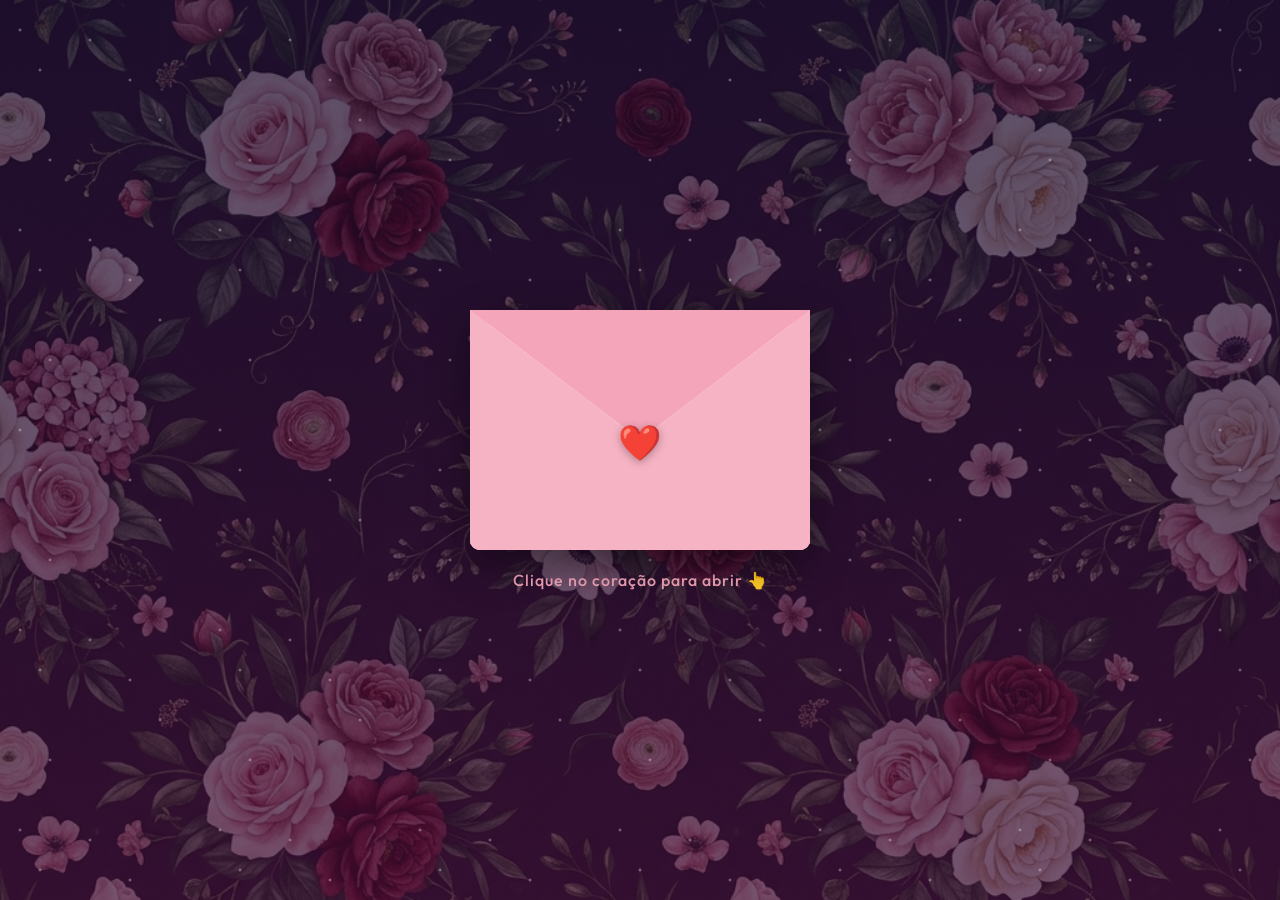
==== index.html @ 5e463659 "🎯 centraliza o cartão no meio da página" ====
<!DOCTYPE html>
<html lang="pt-BR">

<head>
    <meta charset="UTF-8">
    <meta name="viewport" content="width=device-width, initial-scale=1.0">
    <title>1 Ano de Namoro - Para Ana Beatriz</title>
    <link rel="preconnect" href="https://fonts.googleapis.com">
    <link rel="preconnect" href="https://fonts.gstatic.com" crossorigin>
    <link
        href="https://fonts.googleapis.com/css2?family=Dancing+Script:wght@600;700&family=Outfit:wght@300;400;500&display=swap"
        rel="stylesheet">
    <link rel="stylesheet" href="style.css">
</head>

<body>
    <div class="stars"></div>

    <div class="container">
        <div class="envelope-wrapper">
            <div class="envelope">
                <div class="front flap"></div>
                <div class="heart-seal" onclick="openEnvelope()">❤️</div>
                <div class="front pocket"></div>
                <div class="letter">
                    <div class="letter-content">
                        <h1>Para o meu eterno amor</h1>
                        <p class="salutation">Ana Beatriz,</p>

                        <p>Hoje celebramos 1 ano de uma história que Deus escreveu com as próprias mãos… e, quanto mais
                            eu penso, mais tenho certeza de que tudo foi desenhado no tempo perfeito. Quem diria que
                            aquela primeira mensagem seria o começo de algo tão lindo e tão nosso?</p>

                        <p>Quero te agradecer por ser essa mulher incrível, por iluminar os meus dias e por fazer de mim
                            o homem mais feliz do mundo. Ter você ao meu lado é mais do que uma vitória — é um presente
                            que eu valorizo todos os dias. Você é a mulher que eu pedi em minhas orações, o sonho que
                            Deus decidiu tornar real na minha vida.</p>

                        <p>Saiba que, independentemente do que vier, eu estarei aqui. Sempre. Porque o meu lugar é ao
                            seu lado, cuidando de você, te amando e construindo, dia após dia, a nossa história. 💛</p>

                        <p class="closing">Te amo demais, meu amorzinho!</p>

                        <div class="photo-gallery">
                            <video src="1000459718%20(1).mp4" autoplay loop muted playsinline controls style="display:block"></video>
                            <img src="1000459719.jpg" alt="Nossa nova foto" onerror="this.style.display='none'">
                            <img src="1000458422.jpg" alt="Nossa foto" onerror="this.style.display='none'">
                            <img src="1000458421.jpg" alt="Nossa foto" onerror="this.style.display='none'">
                            <img src="WhatsApp%20Image%202026-04-22%20at%2011.51.21.jpeg" alt="Nossa foto" onerror="this.style.display='none'">
                            <img src="WhatsApp%20Image%202026-04-22%20at%2011.51.19.jpeg" alt="Nossa foto" onerror="this.style.display='none'">
                            <img src="WhatsApp%20Image%202026-04-21%20at%2020.01.40%20(1).jpeg" alt="Nossa foto" onerror="this.style.display='none'">
                            <img src="WhatsApp%20Image%202026-04-21%20at%2020.01.39%20(1).jpeg" alt="Nossa foto" onerror="this.style.display='none'">
                            <img src="WhatsApp%20Image%202026-04-21%20at%2020.01.39.jpeg" alt="Nossa foto" onerror="this.style.display='none'">
                        </div>

                        <div class="music-player">
                            <p class="music-note">Nossa música Ed Sheeran - Fotografia 🎵</p>
                            <iframe style="border-radius:12px"
                                src="https://open.spotify.com/embed/track/1HNkqx9Ahdgi1Ixy2xkKkL?utm_source=generator&theme=0"
                                width="100%" height="80" frameBorder="0" allowfullscreen=""
                                allow="autoplay; clipboard-write; encrypted-media; fullscreen; picture-in-picture"
                                loading="lazy"></iframe>
                        </div>
                    </div>
                </div>
                <div class="hearts">
                    <div class="heart a1"></div>
                    <div class="heart a2"></div>
                    <div class="heart a3"></div>
                </div>
            </div>
        </div>
        <p
            style="font-family: 'Outfit', sans-serif; color: #f4a5b9; font-weight: 500; letter-spacing: 1px; text-align: center;">
            Clique no coração para abrir 👆</p>
    </div>

    <iframe id="bg-music" width="0" height="0" src="https://www.youtube.com/embed/nSDgHBxUbVQ?enablejsapi=1&autoplay=0" frameborder="0" allow="autoplay" style="display:none;"></iframe>
    <script>
        function openEnvelope() {
            const envelopeWrapper = document.querySelector('.envelope-wrapper');
            const isOpening = !envelopeWrapper.classList.contains('flap-open');
            envelopeWrapper.classList.toggle('flap-open');
            
            const iframe = document.getElementById('bg-music');
            if (iframe && iframe.contentWindow) {
                if (isOpening) {
                    iframe.contentWindow.postMessage('{"event":"command","func":"playVideo","args":""}', '*');
                } else {
                    iframe.contentWindow.postMessage('{"event":"command","func":"pauseVideo","args":""}', '*');
                }
            }
        }
    </script>
</body>

</html>
---- style.css ----
:root {
    --primary: #d6336c;
    --primary-dark: #a61e4d;
    --envelope-color: #f8c9d4;
    --envelope-flap: #f4a5b9;
    --letter-bg: #fffbfb;
    --text-color: #495057;
    --bg-color: #1a0b2e;
}

* {
    margin: 0;
    padding: 0;
    box-sizing: border-box;
}

body {
    background: linear-gradient(rgba(26, 11, 46, 0.7), rgba(58, 13, 53, 0.7)), url('flower_bg.png');
    background-size: cover;
    background-position: center;
    background-attachment: fixed;
    min-height: 100vh;
    height: 100vh;
    font-family: 'Outfit', sans-serif;
    color: var(--text-color);
    display: flex;
    justify-content: center;
    align-items: center;
    overflow-x: hidden;
    position: relative;
}

/* Starry background */
.stars {
    position: fixed;
    top: 0;
    left: 0;
    width: 100%;
    height: 100%;
    pointer-events: none;
    background-image: 
        radial-gradient(2px 2px at 20px 30px, #ffffff, rgba(0,0,0,0)),
        radial-gradient(2px 2px at 40px 70px, #ffffff, rgba(0,0,0,0)),
        radial-gradient(2px 2px at 50px 160px, #ffffff, rgba(0,0,0,0)),
        radial-gradient(2px 2px at 90px 40px, #ffffff, rgba(0,0,0,0)),
        radial-gradient(2px 2px at 130px 80px, #ffffff, rgba(0,0,0,0)),
        radial-gradient(2px 2px at 160px 120px, #ffffff, rgba(0,0,0,0));
    background-repeat: repeat;
    background-size: 200px 200px;
    animation: twinkle 5s infinite;
    opacity: 0.5;
}

@keyframes twinkle {
    0% { opacity: 0.3; }
    50% { opacity: 0.7; }
    100% { opacity: 0.3; }
}

.container {
    display: flex;
    flex-direction: column;
    align-items: center;
    justify-content: center;
    gap: 20px;
    z-index: 10;
    padding: 20px;
    margin: auto;
}

/* Envelope Container */
.envelope-wrapper {
    position: relative;
    width: 340px;
    height: 240px;
    transition: all 0.5s ease-in-out;
}

.envelope {
    position: relative;
    width: 100%;
    height: 100%;
    background: var(--envelope-color);
    border-radius: 0 0 10px 10px;
    box-shadow: 0 15px 40px rgba(0,0,0,0.4);
}

.envelope::before {
    content: '';
    position: absolute;
    top: 0;
    left: 0;
    width: 100%;
    height: 100%;
    background: var(--envelope-color);
    border-radius: 10px;
    z-index: 1;
}

.front {
    position: absolute;
    width: 0;
    height: 0;
    z-index: 4;
}

.flap {
    border-top: 130px solid var(--envelope-flap);
    border-left: 170px solid transparent;
    border-right: 170px solid transparent;
    border-bottom: 0 solid transparent;
    transform-origin: top;
    transition: transform 0.6s 0.2s ease, z-index 0.2s;
    top: 0;
    z-index: 5;
}

.pocket {
    border-bottom: 130px solid #f29cb1;
    border-left: 170px solid transparent;
    border-right: 170px solid transparent;
    bottom: 0;
    border-radius: 0 0 10px 10px;
    z-index: 4;
}

.heart-seal {
    position: absolute;
    top: 110px;
    left: 50%;
    transform: translateX(-50%);
    font-size: 35px;
    z-index: 6;
    cursor: pointer;
    transition: all 0.3s ease;
    animation: pulse 1.5s infinite;
    filter: drop-shadow(0 2px 4px rgba(0,0,0,0.3));
}

.heart-seal:hover {
    transform: translateX(-50%) scale(1.2);
}

@keyframes pulse {
    0% { transform: translateX(-50%) scale(1); }
    50% { transform: translateX(-50%) scale(1.15); }
    100% { transform: translateX(-50%) scale(1); }
}

.envelope::after {
    content: '';
    position: absolute;
    bottom: 0;
    left: 0;
    width: 0;
    height: 0;
    border-left: 170px solid #f6b3c4;
    border-top: 130px solid transparent;
    border-bottom: 110px solid #f6b3c4;
    border-radius: 0 0 0 10px;
    z-index: 4;
}

.envelope > .hearts {
    position: absolute;
    right: 0;
    bottom: 0;
    width: 0;
    height: 0;
    border-right: 170px solid #f6b3c4;
    border-top: 130px solid transparent;
    border-bottom: 110px solid #f6b3c4;
    border-radius: 0 0 10px 0;
    z-index: 4;
}

/* Letter Content */
.letter {
    position: absolute;
    top: 5px;
    left: 5%;
    width: 90%;
    height: 220px;
    background: var(--letter-bg);
    border-radius: 8px;
    z-index: 2;
    transition: all 0.8s ease;
    box-shadow: 0 2px 10px rgba(0,0,0,0.1);
    overflow: hidden;
}

.letter-content {
    padding: 25px;
    height: 100%;
    overflow-y: auto;
    scrollbar-width: thin;
    scrollbar-color: var(--primary) transparent;
    opacity: 0;
    transition: opacity 0.5s ease;
    display: flex;
    flex-direction: column;
    gap: 12px;
}

.letter-content::-webkit-scrollbar {
    width: 4px;
}
.letter-content::-webkit-scrollbar-thumb {
    background-color: var(--primary);
    border-radius: 10px;
}

.letter-content h1 {
    font-family: 'Dancing Script', cursive;
    color: var(--primary-dark);
    font-size: 28px;
    text-align: center;
    margin-bottom: 5px;
}

.salutation {
    font-family: 'Dancing Script', cursive;
    font-size: 24px;
    color: var(--primary);
    font-weight: bold;
}

.letter-content p {
    font-size: 14px;
    line-height: 1.6;
    text-align: justify;
}

.closing {
    font-family: 'Dancing Script', cursive;
    font-size: 22px;
    color: var(--primary);
    text-align: right;
    margin-top: 10px;
    font-weight: bold;
}

/* Photo Gallery */
.photo-gallery {
    display: grid;
    grid-template-columns: repeat(2, 1fr);
    gap: 10px;
    margin: 15px 0;
}

.photo-gallery img,
.photo-gallery video {
    width: 100%;
    height: 120px;
    object-fit: cover;
    border-radius: 8px;
    border: 2px solid var(--envelope-color);
    box-shadow: 0 2px 8px rgba(0,0,0,0.1);
    transition: transform 0.3s ease;
}

.photo-gallery img:hover,
.photo-gallery video:hover {
    transform: scale(1.05);
}

/* Music Player */
.music-player {
    margin-top: 20px;
    background: rgba(255, 235, 240, 0.7);
    padding: 10px;
    border-radius: 10px;
    border: 1px dashed var(--primary);
}

.music-note {
    font-size: 12px !important;
    text-align: center !important;
    color: var(--primary-dark) !important;
    font-weight: 500;
    margin-bottom: 8px;
    text-transform: uppercase;
    letter-spacing: 1px;
}

/* Animations */
.flap-open .flap {
    transform: rotateX(180deg);
    z-index: 1;
}

.flap-open .heart-seal {
    opacity: 0;
    pointer-events: none;
    transition: opacity 0.2s;
}

.flap-open .letter {
    top: -300px;
    height: 520px;
    z-index: 3;
}

@media (max-width: 400px) {
    .flap-open .letter {
        top: -350px;
        height: 550px;
    }
}

.flap-open .letter-content {
    opacity: 1;
    transition-delay: 0.5s;
}

/* Button */
.open-btn {
    background: var(--primary);
    color: white;
    border: none;
    padding: 12px 30px;
    border-radius: 30px;
    font-family: 'Outfit', sans-serif;
    font-size: 16px;
    font-weight: 500;
    cursor: pointer;
    box-shadow: 0 4px 15px rgba(214, 51, 108, 0.4);
    transition: all 0.3s ease;
    text-transform: uppercase;
    letter-spacing: 1px;
}

.open-btn:hover {
    background: var(--primary-dark);
    transform: translateY(-2px);
    box-shadow: 0 6px 20px rgba(214, 51, 108, 0.6);
}

/* Floating Hearts */
.heart {
    position: absolute;
    background: url('data:image/svg+xml;utf8,<svg xmlns="http://www.w3.org/2000/svg" viewBox="0 0 24 24" fill="%23d6336c"><path d="M12 21.35l-1.45-1.32C5.4 15.36 2 12.28 2 8.5 2 5.42 4.42 3 7.5 3c1.74 0 3.41.81 4.5 2.09C13.09 3.81 14.76 3 16.5 3 19.58 3 22 5.42 22 8.5c0 3.78-3.4 6.86-8.55 11.54L12 21.35z"/></svg>') no-repeat;
    width: 24px;
    height: 24px;
    opacity: 0;
    z-index: 10;
}

.flap-open .heart {
    animation: floatHeart 3s ease-in infinite;
}

.a1 { left: 20%; bottom: 0; animation-delay: 0.5s !important; }
.a2 { left: 50%; bottom: 0; animation-delay: 1.2s !important; width: 16px; height: 16px; }
.a3 { right: 20%; bottom: 0; animation-delay: 0.8s !important; width: 32px; height: 32px; }

@keyframes floatHeart {
    0% { transform: translateY(0) scale(1); opacity: 1; }
    100% { transform: translateY(-150px) scale(1.5); opacity: 0; }
}
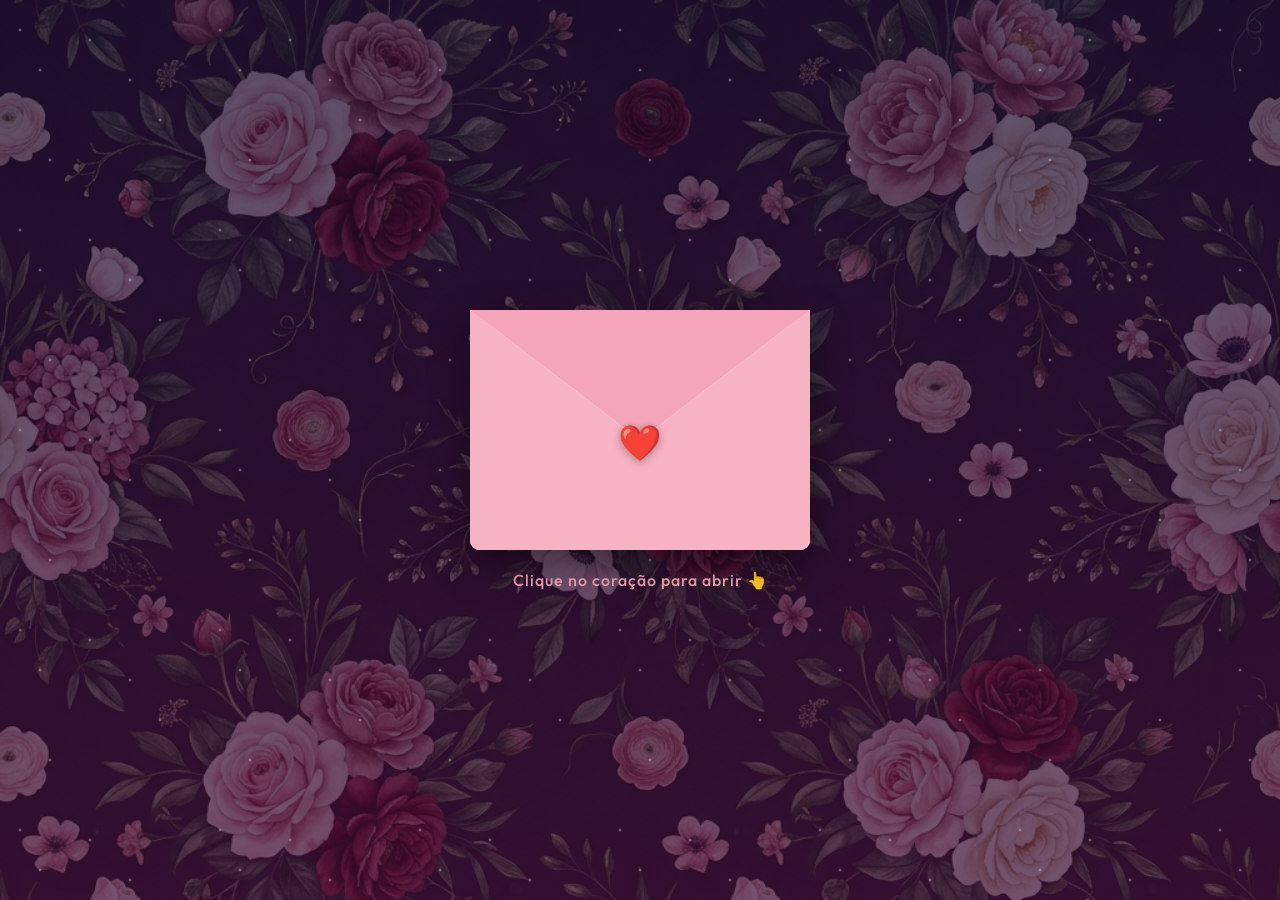
==== commit 56611b40: "🎵 corrige script - remove API YouTube incompatível com Spotify" ====
--- a/index.html
+++ b/index.html
@@ -42,15 +42,21 @@
                         <p class="closing">Te amo demais, meu amorzinho!</p>
 
                         <div class="photo-gallery">
-                            <video src="1000459718%20(1).mp4" autoplay loop muted playsinline controls style="display:block"></video>
+                            <video src="1000459718%20(1).mp4" autoplay loop muted playsinline controls
+                                style="display:block"></video>
                             <img src="1000459719.jpg" alt="Nossa nova foto" onerror="this.style.display='none'">
                             <img src="1000458422.jpg" alt="Nossa foto" onerror="this.style.display='none'">
                             <img src="1000458421.jpg" alt="Nossa foto" onerror="this.style.display='none'">
-                            <img src="WhatsApp%20Image%202026-04-22%20at%2011.51.21.jpeg" alt="Nossa foto" onerror="this.style.display='none'">
-                            <img src="WhatsApp%20Image%202026-04-22%20at%2011.51.19.jpeg" alt="Nossa foto" onerror="this.style.display='none'">
-                            <img src="WhatsApp%20Image%202026-04-21%20at%2020.01.40%20(1).jpeg" alt="Nossa foto" onerror="this.style.display='none'">
-                            <img src="WhatsApp%20Image%202026-04-21%20at%2020.01.39%20(1).jpeg" alt="Nossa foto" onerror="this.style.display='none'">
-                            <img src="WhatsApp%20Image%202026-04-21%20at%2020.01.39.jpeg" alt="Nossa foto" onerror="this.style.display='none'">
+                            <img src="WhatsApp%20Image%202026-04-22%20at%2011.51.21.jpeg" alt="Nossa foto"
+                                onerror="this.style.display='none'">
+                            <img src="WhatsApp%20Image%202026-04-22%20at%2011.51.19.jpeg" alt="Nossa foto"
+                                onerror="this.style.display='none'">
+                            <img src="WhatsApp%20Image%202026-04-21%20at%2020.01.40%20(1).jpeg" alt="Nossa foto"
+                                onerror="this.style.display='none'">
+                            <img src="WhatsApp%20Image%202026-04-21%20at%2020.01.39%20(1).jpeg" alt="Nossa foto"
+                                onerror="this.style.display='none'">
+                            <img src="WhatsApp%20Image%202026-04-21%20at%2020.01.39.jpeg" alt="Nossa foto"
+                                onerror="this.style.display='none'">
                         </div>
 
                         <div class="music-player">
@@ -75,21 +81,10 @@
             Clique no coração para abrir 👆</p>
     </div>
 
-    <iframe id="bg-music" width="0" height="0" src="https://www.youtube.com/embed/nSDgHBxUbVQ?enablejsapi=1&autoplay=0" frameborder="0" allow="autoplay" style="display:none;"></iframe>
     <script>
         function openEnvelope() {
             const envelopeWrapper = document.querySelector('.envelope-wrapper');
-            const isOpening = !envelopeWrapper.classList.contains('flap-open');
             envelopeWrapper.classList.toggle('flap-open');
-            
-            const iframe = document.getElementById('bg-music');
-            if (iframe && iframe.contentWindow) {
-                if (isOpening) {
-                    iframe.contentWindow.postMessage('{"event":"command","func":"playVideo","args":""}', '*');
-                } else {
-                    iframe.contentWindow.postMessage('{"event":"command","func":"pauseVideo","args":""}', '*');
-                }
-            }
         }
     </script>
 </body>
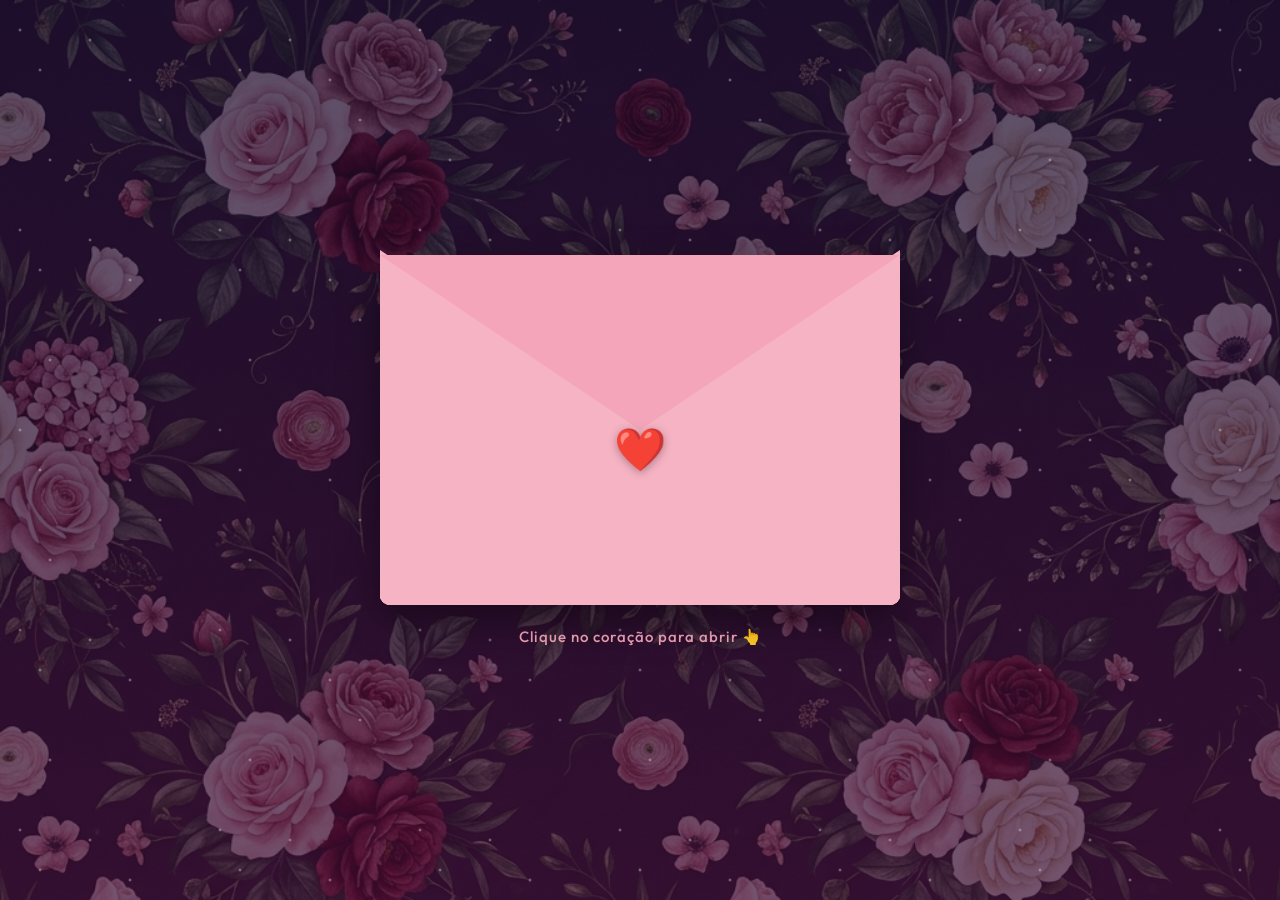
==== commit a968d3f7: "📱💻 responsividade completa: mobile, tablet e desktop" ====
--- a/index.html
+++ b/index.html
@@ -76,9 +76,7 @@
                 </div>
             </div>
         </div>
-        <p
-            style="font-family: 'Outfit', sans-serif; color: #f4a5b9; font-weight: 500; letter-spacing: 1px; text-align: center;">
-            Clique no coração para abrir 👆</p>
+        <p class="hint-text">Clique no coração para abrir 👆</p>
     </div>
 
     <script>
--- a/style.css
+++ b/style.css
@@ -6,21 +6,32 @@
     --letter-bg: #fffbfb;
     --text-color: #495057;
     --bg-color: #1a0b2e;
-}
-
+
+    /* Tamanhos base do envelope (mobile primeiro) */
+    --env-width: 300px;
+    --env-height: 210px;
+    --flap-top: 105px;      /* metade da altura */
+    --flap-side: 150px;     /* metade da largura */
+    --pocket-height: 115px;
+    --letter-height: 190px;
+    --letter-open-top: -270px;
+    --letter-open-height: 460px;
+}
+
+/* ===== RESET ===== */
 * {
     margin: 0;
     padding: 0;
     box-sizing: border-box;
 }
 
+/* ===== BODY ===== */
 body {
     background: linear-gradient(rgba(26, 11, 46, 0.7), rgba(58, 13, 53, 0.7)), url('flower_bg.png');
     background-size: cover;
     background-position: center;
     background-attachment: fixed;
-    min-height: 100vh;
-    height: 100vh;
+    min-height: 100dvh;
     font-family: 'Outfit', sans-serif;
     color: var(--text-color);
     display: flex;
@@ -30,7 +41,7 @@
     position: relative;
 }
 
-/* Starry background */
+/* ===== ESTRELAS ===== */
 .stars {
     position: fixed;
     top: 0;
@@ -38,7 +49,7 @@
     width: 100%;
     height: 100%;
     pointer-events: none;
-    background-image: 
+    background-image:
         radial-gradient(2px 2px at 20px 30px, #ffffff, rgba(0,0,0,0)),
         radial-gradient(2px 2px at 40px 70px, #ffffff, rgba(0,0,0,0)),
         radial-gradient(2px 2px at 50px 160px, #ffffff, rgba(0,0,0,0)),
@@ -49,30 +60,34 @@
     background-size: 200px 200px;
     animation: twinkle 5s infinite;
     opacity: 0.5;
+    z-index: 0;
 }
 
 @keyframes twinkle {
-    0% { opacity: 0.3; }
-    50% { opacity: 0.7; }
+    0%   { opacity: 0.3; }
+    50%  { opacity: 0.7; }
     100% { opacity: 0.3; }
 }
 
+/* ===== CONTAINER ===== */
 .container {
     display: flex;
     flex-direction: column;
     align-items: center;
     justify-content: center;
-    gap: 20px;
+    gap: 16px;
     z-index: 10;
-    padding: 20px;
+    padding: 16px;
+    width: 100%;
+    max-width: 600px;
     margin: auto;
 }
 
-/* Envelope Container */
+/* ===== ENVELOPE ===== */
 .envelope-wrapper {
     position: relative;
-    width: 340px;
-    height: 240px;
+    width: var(--env-width);
+    height: var(--env-height);
     transition: all 0.5s ease-in-out;
 }
 
@@ -88,10 +103,8 @@
 .envelope::before {
     content: '';
     position: absolute;
-    top: 0;
-    left: 0;
-    width: 100%;
-    height: 100%;
+    top: 0; left: 0;
+    width: 100%; height: 100%;
     background: var(--envelope-color);
     border-radius: 10px;
     z-index: 1;
@@ -105,9 +118,9 @@
 }
 
 .flap {
-    border-top: 130px solid var(--envelope-flap);
-    border-left: 170px solid transparent;
-    border-right: 170px solid transparent;
+    border-top: var(--flap-top) solid var(--envelope-flap);
+    border-left: var(--flap-side) solid transparent;
+    border-right: var(--flap-side) solid transparent;
     border-bottom: 0 solid transparent;
     transform-origin: top;
     transition: transform 0.6s 0.2s ease, z-index 0.2s;
@@ -116,9 +129,9 @@
 }
 
 .pocket {
-    border-bottom: 130px solid #f29cb1;
-    border-left: 170px solid transparent;
-    border-right: 170px solid transparent;
+    border-bottom: var(--pocket-height) solid #f29cb1;
+    border-left: var(--flap-side) solid transparent;
+    border-right: var(--flap-side) solid transparent;
     bottom: 0;
     border-radius: 0 0 10px 10px;
     z-index: 4;
@@ -126,10 +139,10 @@
 
 .heart-seal {
     position: absolute;
-    top: 110px;
+    top: calc(var(--flap-top) - 8px);
     left: 50%;
     transform: translateX(-50%);
-    font-size: 35px;
+    font-size: 32px;
     z-index: 6;
     cursor: pointer;
     transition: all 0.3s ease;
@@ -142,45 +155,41 @@
 }
 
 @keyframes pulse {
-    0% { transform: translateX(-50%) scale(1); }
-    50% { transform: translateX(-50%) scale(1.15); }
+    0%   { transform: translateX(-50%) scale(1); }
+    50%  { transform: translateX(-50%) scale(1.15); }
     100% { transform: translateX(-50%) scale(1); }
 }
 
 .envelope::after {
     content: '';
     position: absolute;
-    bottom: 0;
-    left: 0;
-    width: 0;
-    height: 0;
-    border-left: 170px solid #f6b3c4;
-    border-top: 130px solid transparent;
-    border-bottom: 110px solid #f6b3c4;
+    bottom: 0; left: 0;
+    width: 0; height: 0;
+    border-left: var(--flap-side) solid #f6b3c4;
+    border-top: var(--flap-top) solid transparent;
+    border-bottom: var(--pocket-height) solid #f6b3c4;
     border-radius: 0 0 0 10px;
     z-index: 4;
 }
 
 .envelope > .hearts {
     position: absolute;
-    right: 0;
-    bottom: 0;
-    width: 0;
-    height: 0;
-    border-right: 170px solid #f6b3c4;
-    border-top: 130px solid transparent;
-    border-bottom: 110px solid #f6b3c4;
+    right: 0; bottom: 0;
+    width: 0; height: 0;
+    border-right: var(--flap-side) solid #f6b3c4;
+    border-top: var(--flap-top) solid transparent;
+    border-bottom: var(--pocket-height) solid #f6b3c4;
     border-radius: 0 0 10px 0;
     z-index: 4;
 }
 
-/* Letter Content */
+/* ===== CARTA ===== */
 .letter {
     position: absolute;
     top: 5px;
     left: 5%;
     width: 90%;
-    height: 220px;
+    height: var(--letter-height);
     background: var(--letter-bg);
     border-radius: 8px;
     z-index: 2;
@@ -190,7 +199,7 @@
 }
 
 .letter-content {
-    padding: 25px;
+    padding: 20px;
     height: 100%;
     overflow-y: auto;
     scrollbar-width: thin;
@@ -199,12 +208,10 @@
     transition: opacity 0.5s ease;
     display: flex;
     flex-direction: column;
-    gap: 12px;
-}
-
-.letter-content::-webkit-scrollbar {
-    width: 4px;
-}
+    gap: 10px;
+}
+
+.letter-content::-webkit-scrollbar { width: 4px; }
 .letter-content::-webkit-scrollbar-thumb {
     background-color: var(--primary);
     border-radius: 10px;
@@ -213,45 +220,45 @@
 .letter-content h1 {
     font-family: 'Dancing Script', cursive;
     color: var(--primary-dark);
-    font-size: 28px;
+    font-size: clamp(20px, 5vw, 28px);
     text-align: center;
-    margin-bottom: 5px;
+    margin-bottom: 4px;
 }
 
 .salutation {
     font-family: 'Dancing Script', cursive;
-    font-size: 24px;
+    font-size: clamp(18px, 4.5vw, 24px);
     color: var(--primary);
     font-weight: bold;
 }
 
 .letter-content p {
-    font-size: 14px;
+    font-size: clamp(12px, 3.2vw, 14px);
     line-height: 1.6;
     text-align: justify;
 }
 
 .closing {
     font-family: 'Dancing Script', cursive;
-    font-size: 22px;
+    font-size: clamp(18px, 4vw, 22px);
     color: var(--primary);
     text-align: right;
-    margin-top: 10px;
+    margin-top: 8px;
     font-weight: bold;
 }
 
-/* Photo Gallery */
+/* ===== GALERIA ===== */
 .photo-gallery {
     display: grid;
     grid-template-columns: repeat(2, 1fr);
-    gap: 10px;
-    margin: 15px 0;
+    gap: 8px;
+    margin: 12px 0;
 }
 
 .photo-gallery img,
 .photo-gallery video {
     width: 100%;
-    height: 120px;
+    height: 100px;
     object-fit: cover;
     border-radius: 8px;
     border: 2px solid var(--envelope-color);
@@ -264,9 +271,9 @@
     transform: scale(1.05);
 }
 
-/* Music Player */
+/* ===== PLAYER DE MÚSICA ===== */
 .music-player {
-    margin-top: 20px;
+    margin-top: 16px;
     background: rgba(255, 235, 240, 0.7);
     padding: 10px;
     border-radius: 10px;
@@ -274,7 +281,7 @@
 }
 
 .music-note {
-    font-size: 12px !important;
+    font-size: 11px !important;
     text-align: center !important;
     color: var(--primary-dark) !important;
     font-weight: 500;
@@ -283,7 +290,7 @@
     letter-spacing: 1px;
 }
 
-/* Animations */
+/* ===== ANIMAÇÕES DE ABERTURA ===== */
 .flap-open .flap {
     transform: rotateX(180deg);
     z-index: 1;
@@ -296,16 +303,9 @@
 }
 
 .flap-open .letter {
-    top: -300px;
-    height: 520px;
+    top: var(--letter-open-top);
+    height: var(--letter-open-height);
     z-index: 3;
-}
-
-@media (max-width: 400px) {
-    .flap-open .letter {
-        top: -350px;
-        height: 550px;
-    }
 }
 
 .flap-open .letter-content {
@@ -313,48 +313,136 @@
     transition-delay: 0.5s;
 }
 
-/* Button */
-.open-btn {
-    background: var(--primary);
-    color: white;
-    border: none;
-    padding: 12px 30px;
-    border-radius: 30px;
-    font-family: 'Outfit', sans-serif;
-    font-size: 16px;
-    font-weight: 500;
-    cursor: pointer;
-    box-shadow: 0 4px 15px rgba(214, 51, 108, 0.4);
-    transition: all 0.3s ease;
-    text-transform: uppercase;
-    letter-spacing: 1px;
-}
-
-.open-btn:hover {
-    background: var(--primary-dark);
-    transform: translateY(-2px);
-    box-shadow: 0 6px 20px rgba(214, 51, 108, 0.6);
-}
-
-/* Floating Hearts */
+/* ===== CORAÇÕES FLUTUANTES ===== */
 .heart {
     position: absolute;
     background: url('data:image/svg+xml;utf8,<svg xmlns="http://www.w3.org/2000/svg" viewBox="0 0 24 24" fill="%23d6336c"><path d="M12 21.35l-1.45-1.32C5.4 15.36 2 12.28 2 8.5 2 5.42 4.42 3 7.5 3c1.74 0 3.41.81 4.5 2.09C13.09 3.81 14.76 3 16.5 3 19.58 3 22 5.42 22 8.5c0 3.78-3.4 6.86-8.55 11.54L12 21.35z"/></svg>') no-repeat;
-    width: 24px;
-    height: 24px;
+    width: 24px; height: 24px;
     opacity: 0;
     z-index: 10;
 }
 
-.flap-open .heart {
-    animation: floatHeart 3s ease-in infinite;
-}
+.flap-open .heart { animation: floatHeart 3s ease-in infinite; }
 
 .a1 { left: 20%; bottom: 0; animation-delay: 0.5s !important; }
 .a2 { left: 50%; bottom: 0; animation-delay: 1.2s !important; width: 16px; height: 16px; }
 .a3 { right: 20%; bottom: 0; animation-delay: 0.8s !important; width: 32px; height: 32px; }
 
 @keyframes floatHeart {
-    0% { transform: translateY(0) scale(1); opacity: 1; }
+    0%   { transform: translateY(0) scale(1); opacity: 1; }
     100% { transform: translateY(-150px) scale(1.5); opacity: 0; }
 }
+
+/* ===== TEXTO DE INSTRUÇÃO ===== */
+.hint-text {
+    font-family: 'Outfit', sans-serif;
+    color: #f4a5b9;
+    font-weight: 500;
+    letter-spacing: 1px;
+    text-align: center;
+    font-size: 14px;
+}
+
+/* ===================================================
+   RESPONSIVIDADE
+   =================================================== */
+
+/* --- MOBILE PEQUENO (até 360px) --- */
+@media (max-width: 360px) {
+    :root {
+        --env-width: 270px;
+        --env-height: 190px;
+        --flap-top: 95px;
+        --flap-side: 135px;
+        --pocket-height: 100px;
+        --letter-height: 170px;
+        --letter-open-top: -260px;
+        --letter-open-height: 420px;
+    }
+
+    .photo-gallery img,
+    .photo-gallery video { height: 80px; }
+}
+
+/* --- MOBILE MÉDIO (361px - 480px) — padrão atual --- */
+/* usa os valores default do :root */
+
+/* --- TABLET / MOBILE GRANDE (481px - 767px) --- */
+@media (min-width: 481px) and (max-width: 767px) {
+    :root {
+        --env-width: 380px;
+        --env-height: 260px;
+        --flap-top: 130px;
+        --flap-side: 190px;
+        --pocket-height: 135px;
+        --letter-height: 240px;
+        --letter-open-top: -340px;
+        --letter-open-height: 570px;
+    }
+
+    .letter-content { padding: 22px; gap: 12px; }
+
+    .photo-gallery {
+        grid-template-columns: repeat(3, 1fr);
+    }
+
+    .photo-gallery img,
+    .photo-gallery video { height: 110px; }
+}
+
+/* --- DESKTOP (768px+) --- */
+@media (min-width: 768px) {
+    :root {
+        --env-width: 460px;
+        --env-height: 310px;
+        --flap-top: 155px;
+        --flap-side: 230px;
+        --pocket-height: 160px;
+        --letter-height: 285px;
+        --letter-open-top: -390px;
+        --letter-open-height: 670px;
+    }
+
+    body {
+        background-attachment: fixed;
+    }
+
+    .container {
+        gap: 22px;
+        padding: 30px;
+    }
+
+    .letter-content {
+        padding: 30px;
+        gap: 14px;
+    }
+
+    .photo-gallery {
+        grid-template-columns: repeat(3, 1fr);
+        gap: 12px;
+    }
+
+    .photo-gallery img,
+    .photo-gallery video { height: 130px; }
+
+    .heart-seal { font-size: 42px; }
+
+    .hint-text { font-size: 15px; }
+}
+
+/* --- DESKTOP GRANDE (1200px+) --- */
+@media (min-width: 1200px) {
+    :root {
+        --env-width: 520px;
+        --env-height: 350px;
+        --flap-top: 175px;
+        --flap-side: 260px;
+        --pocket-height: 180px;
+        --letter-height: 325px;
+        --letter-open-top: -440px;
+        --letter-open-height: 760px;
+    }
+
+    .photo-gallery img,
+    .photo-gallery video { height: 150px; }
+}
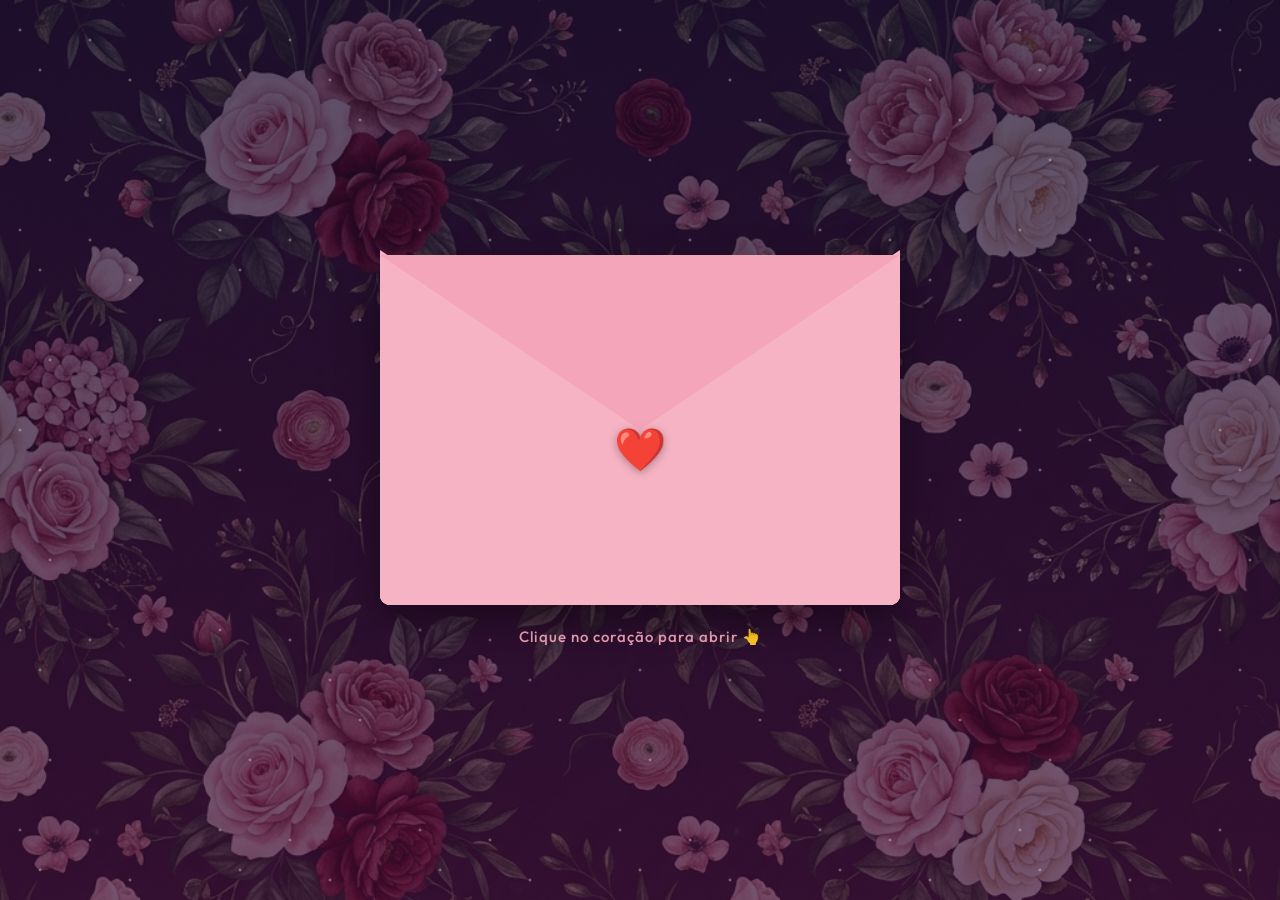
==== commit bf545f4d: "📱 Adiciona configurações de Web App e borda ao cartão" ====
--- a/index.html
+++ b/index.html
@@ -3,7 +3,11 @@
 
 <head>
     <meta charset="UTF-8">
-    <meta name="viewport" content="width=device-width, initial-scale=1.0">
+    <meta name="viewport" content="width=device-width, initial-scale=1.0, maximum-scale=1.0, user-scalable=no">
+    <meta name="mobile-web-app-capable" content="yes">
+    <meta name="apple-mobile-web-app-capable" content="yes">
+    <meta name="apple-mobile-web-app-status-bar-style" content="black-translucent">
+    <meta name="theme-color" content="#1a0b2e">
     <title>1 Ano de Namoro - Para Ana Beatriz</title>
     <link rel="preconnect" href="https://fonts.googleapis.com">
     <link rel="preconnect" href="https://fonts.gstatic.com" crossorigin>
@@ -24,7 +28,9 @@
                 <div class="front pocket"></div>
                 <div class="letter">
                     <div class="letter-content">
+
                         <h1>Para o meu eterno amor</h1>
+
                         <p class="salutation">Ana Beatriz,</p>
 
                         <p>Hoje celebramos 1 ano de uma história que Deus escreveu com as próprias mãos… e, quanto mais
@@ -42,20 +48,20 @@
                         <p class="closing">Te amo demais, meu amorzinho!</p>
 
                         <div class="photo-gallery">
-                            <video src="1000459718%20(1).mp4" autoplay loop muted playsinline controls
+                            <video src="1000459718 (1).mp4" autoplay loop muted playsinline controls
                                 style="display:block"></video>
                             <img src="1000459719.jpg" alt="Nossa nova foto" onerror="this.style.display='none'">
                             <img src="1000458422.jpg" alt="Nossa foto" onerror="this.style.display='none'">
                             <img src="1000458421.jpg" alt="Nossa foto" onerror="this.style.display='none'">
-                            <img src="WhatsApp%20Image%202026-04-22%20at%2011.51.21.jpeg" alt="Nossa foto"
+                            <img src="WhatsApp Image 2026-04-22 at 11.51.21.jpeg" alt="Nossa foto"
                                 onerror="this.style.display='none'">
-                            <img src="WhatsApp%20Image%202026-04-22%20at%2011.51.19.jpeg" alt="Nossa foto"
+                            <img src="WhatsApp Image 2026-04-22 at 11.51.19.jpeg" alt="Nossa foto"
                                 onerror="this.style.display='none'">
-                            <img src="WhatsApp%20Image%202026-04-21%20at%2020.01.40%20(1).jpeg" alt="Nossa foto"
+                            <img src="WhatsApp Image 2026-04-21 at 20.01.40 (1).jpeg" alt="Nossa foto"
                                 onerror="this.style.display='none'">
-                            <img src="WhatsApp%20Image%202026-04-21%20at%2020.01.39%20(1).jpeg" alt="Nossa foto"
+                            <img src="WhatsApp Image 2026-04-21 at 20.01.39 (1).jpeg" alt="Nossa foto"
                                 onerror="this.style.display='none'">
-                            <img src="WhatsApp%20Image%202026-04-21%20at%2020.01.39.jpeg" alt="Nossa foto"
+                            <img src="WhatsApp Image 2026-04-21 at 20.01.39.jpeg" alt="Nossa foto"
                                 onerror="this.style.display='none'">
                         </div>
 
@@ -79,10 +85,26 @@
         <p class="hint-text">Clique no coração para abrir 👆</p>
     </div>
 
+    <!-- Player de áudio local oculto -->
+    <audio id="bg-music" loop>
+        <source src="photograph.mp3" type="audio/mpeg">
+    </audio>
+    
     <script>
         function openEnvelope() {
             const envelopeWrapper = document.querySelector('.envelope-wrapper');
+            const isOpening = !envelopeWrapper.classList.contains('flap-open');
             envelopeWrapper.classList.toggle('flap-open');
+            
+            // Toca ou pausa a música dependendo se o envelope está abrindo ou fechando
+            const audio = document.getElementById('bg-music');
+            if (audio) {
+                if (isOpening) {
+                    audio.play();
+                } else {
+                    audio.pause();
+                }
+            }
         }
     </script>
 </body>
--- a/style.css
+++ b/style.css
@@ -192,6 +192,7 @@
     height: var(--letter-height);
     background: var(--letter-bg);
     border-radius: 8px;
+    border: 3px solid var(--envelope-flap); /* Borda adicionada à carta */
     z-index: 2;
     transition: all 0.8s ease;
     box-shadow: 0 2px 10px rgba(0,0,0,0.1);
